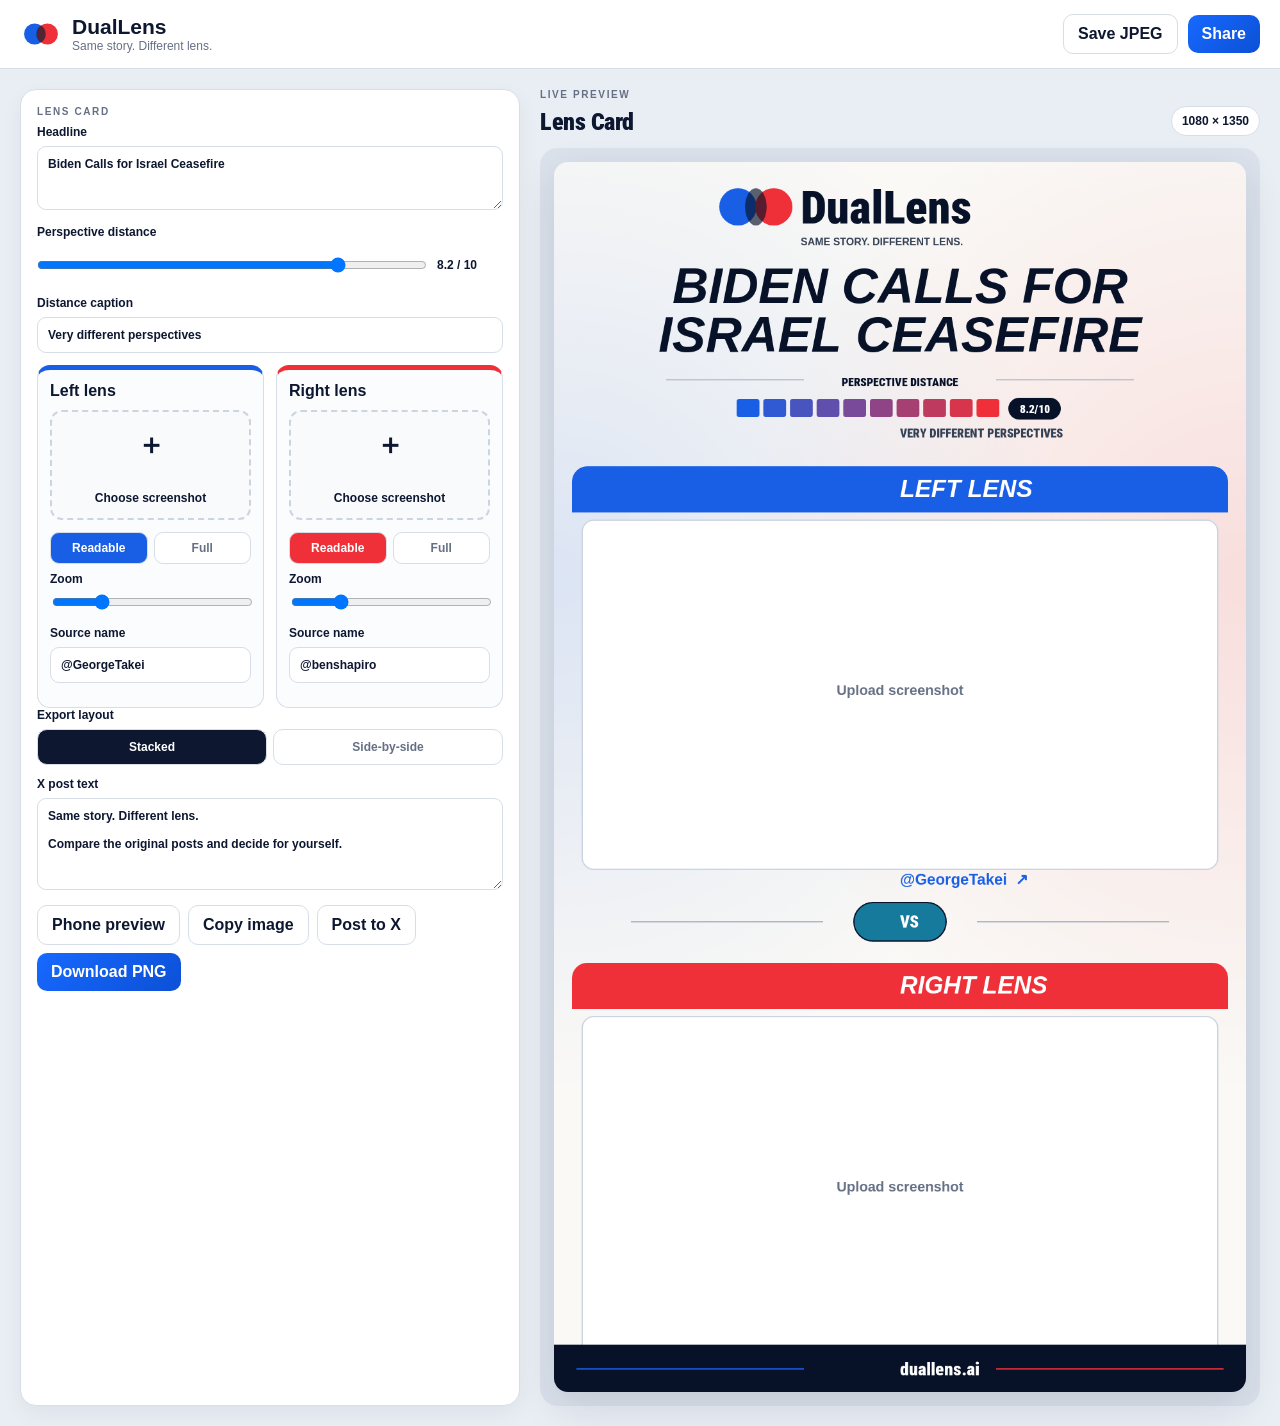
==== index.html @ 3f28ce8f "Add files via upload v5" ====
<!doctype html>
<html lang="en">
<head>
  <meta charset="utf-8">
  <meta name="viewport" content="width=device-width, initial-scale=1">
  <title>DualLens Studio 5.0</title>
  <link rel="stylesheet" href="duallens-v5.css?v=500">
</head>
<body>
<header class="topbar">
  <div class="brand-lockup">
    <svg class="logo-icon" viewBox="0 0 72 44" aria-hidden="true">
      <circle cx="25" cy="22" r="18" fill="#185fe6"/>
      <circle cx="47" cy="22" r="18" fill="#ef3038"/>
      <path d="M36 7a18 18 0 0 1 0 30a18 18 0 0 1 0-30Z" fill="#172033" opacity=".72"/>
    </svg>
    <div><div class="brand-name">DualLens</div><div class="tagline">Same story. Different lens.</div></div>
  </div>
  <div class="top-actions">
    <button id="saveJpegBtn" class="secondary">Save JPEG</button>
    <button id="shareBtn" class="primary">Share</button>
  </div>
</header>

<main class="app">
  <section class="controls panel">
    <p class="eyebrow">LENS CARD</p>
    <label>Headline<textarea id="headline" rows="3" maxlength="110">Biden Calls for Israel Ceasefire</textarea></label>

    <label>Perspective distance
      <div class="distance-control">
        <input id="distanceScore" type="range" min="1" max="10" step="0.1" value="8.2">
        <output id="distanceOutput">8.2 / 10</output>
      </div>
    </label>

    <label>Distance caption<input id="distanceCaption" value="Very different perspectives" maxlength="42"></label>



    <div class="upload-grid">
      <div class="upload-side left-side">
        <div class="side-title">Left lens</div>
        <label class="upload-card" for="leftImageInput"><span class="upload-icon">＋</span><span>Choose screenshot</span><input id="leftImageInput" type="file" accept="image/*"></label>
        <div class="image-mode-row" role="group" aria-label="Left image mode">
          <button id="leftReadableBtn" class="image-mode-btn active" type="button">Readable</button>
          <button id="leftFullBtn" class="image-mode-btn" type="button">Full</button>
        </div>
        <label class="zoom-label">Zoom
          <input id="leftZoom" type="range" min="1" max="1.8" step="0.02" value="1.18">
        </label>

        <label>Source name<input id="leftName" value="@GeorgeTakei"></label>
      </div>

      <div class="upload-side right-side">
        <div class="side-title">Right lens</div>
        <label class="upload-card" for="rightImageInput"><span class="upload-icon">＋</span><span>Choose screenshot</span><input id="rightImageInput" type="file" accept="image/*"></label>
        <div class="image-mode-row" role="group" aria-label="Right image mode">
          <button id="rightReadableBtn" class="image-mode-btn active" type="button">Readable</button>
          <button id="rightFullBtn" class="image-mode-btn" type="button">Full</button>
        </div>
        <label class="zoom-label">Zoom
          <input id="rightZoom" type="range" min="1" max="1.8" step="0.02" value="1.18">
        </label>

        <label>Source name<input id="rightName" value="@benshapiro"></label>
      </div>
    </div>

    
    <label>Export layout
      <div class="layout-switch" role="group" aria-label="Export layout">
        <button id="stackedLayoutBtn" class="layout-btn active" type="button">Stacked</button>
        <button id="sideLayoutBtn" class="layout-btn" type="button">Side-by-side</button>
      </div>
    </label>
<label>X post text<textarea id="postCopy" rows="5">Same story. Different lens.

Compare the original posts and decide for yourself.</textarea></label>

    <div class="action-row">
      <button id="previewBtn" class="secondary">Phone preview</button>
      <button id="copyImageBtn" class="secondary">Copy image</button>
      <button id="openXBtn" class="secondary">Post to X</button>
      <button id="downloadBtn" class="primary">Download PNG</button>
    </div>
    <p id="message" class="message"></p>
  </section>

  <section class="preview-wrap">
    <div class="preview-header"><div><p class="eyebrow">LIVE PREVIEW</p><h2>Lens Card</h2></div><span class="pill">1080 × 1350</span></div>
    <div class="canvas-shell"><canvas id="liveCanvas" width="1080" height="1350"></canvas></div>
  </section>
</main>

<dialog id="previewDialog">
  <div class="dialog-head"><h2>Phone preview</h2><button id="closePreviewBtn" class="secondary">Close</button></div>
  <div class="phone"><div class="post"><div class="avatar">D</div><div class="post-body"><div class="post-meta"><strong>DualLens</strong> <span>@DualLens · now</span></div><div id="phoneCopy" class="phone-copy"></div><img id="phoneImage" alt="DualLens preview"></div></div></div>
</dialog>

<script src="duallens-v5.js?v=500"></script>
</body>
</html>
---- duallens-v5.css ----
@import url('https://fonts.googleapis.com/css2?family=Roboto+Condensed:wght@700;800;900&display=swap');
*{box-sizing:border-box}:root{--blue:#185fe6;--red:#ef3038;--navy:#071229;--ink:#0d1730;--muted:#667085;--line:#d7dee8;--bg:#e9eef5}
body{margin:0;font-family:Inter,ui-sans-serif,-apple-system,BlinkMacSystemFont,"Segoe UI",Arial,sans-serif;background:var(--bg);color:var(--ink)}
.topbar{position:sticky;top:0;z-index:20;display:flex;justify-content:space-between;align-items:center;padding:14px 20px;background:#fff;border-bottom:1px solid var(--line)}
.brand-lockup,.top-actions{display:flex;align-items:center;gap:10px}.logo-icon{width:42px;height:28px}.brand-name{font-size:21px;font-weight:900}.tagline{font-size:12px;color:var(--muted)}
button,input,textarea{font:inherit}button{border-radius:10px;padding:10px 14px;font-weight:800;cursor:pointer}.primary{border:0;background:linear-gradient(135deg,#1769ff,#0c50d6);color:#fff}.secondary{background:#fff;border:1px solid var(--line);color:var(--ink)}
.app{display:grid;grid-template-columns:minmax(380px,500px) minmax(560px,1fr);gap:20px;max-width:1650px;margin:auto;padding:20px}.panel{background:#fff;border:1px solid var(--line);border-radius:16px;padding:16px;box-shadow:0 8px 22px rgba(15,23,42,.05)}
.eyebrow{font-size:10px;font-weight:900;letter-spacing:.16em;color:var(--muted);margin:0 0 8px}label{display:block;font-size:12px;font-weight:800;margin-bottom:12px}
input,textarea{width:100%;margin-top:7px;border:1px solid var(--line);border-radius:9px;padding:10px;background:#fff;color:var(--ink)}textarea{resize:vertical}
.distance-control{display:grid;grid-template-columns:1fr auto;align-items:center;gap:10px;margin-top:7px}.distance-control input{margin:0}.distance-control output{font-weight:900;min-width:66px}
.upload-grid{display:grid;grid-template-columns:1fr 1fr;gap:12px}.upload-side{border:1px solid var(--line);border-radius:13px;padding:12px;background:#fbfcfe}.left-side{border-top:5px solid var(--blue)}.right-side{border-top:5px solid var(--red)}
.side-title{font-weight:900;margin-bottom:10px}.upload-card{display:grid;place-items:center;min-height:110px;border:2px dashed #cbd5e1;border-radius:12px;background:#f8fafc;cursor:pointer;text-align:center}.upload-card input{display:none}.upload-icon{font-size:28px}
.action-row{display:flex;gap:8px;flex-wrap:wrap}.message{font-size:12px;color:var(--muted);min-height:18px}.preview-wrap{position:sticky;top:82px;align-self:start}.preview-header{display:flex;justify-content:space-between;align-items:flex-end;margin-bottom:12px}.preview-header h2{margin:0}.pill{padding:7px 10px;border:1px solid var(--line);border-radius:999px;background:#fff;font-size:12px;font-weight:800}
.canvas-shell{padding:14px;background:#d9e0ea;border-radius:18px}.canvas-shell canvas{display:block;width:100%;height:auto;border-radius:14px;box-shadow:0 14px 40px rgba(15,23,42,.12)}
.source-links{display:grid;grid-template-columns:1fr 1fr;gap:10px;margin-top:10px}.source-links a{display:block;text-align:center;padding:10px;border:1px solid var(--line);border-radius:10px;background:#fff;color:var(--ink);font-weight:800;text-decoration:none}
dialog{width:min(720px,92vw);border:0;border-radius:16px;padding:18px}dialog::backdrop{background:rgba(0,0,0,.55)}.dialog-head{display:flex;justify-content:space-between;align-items:center}.phone{width:min(420px,100%);margin:18px auto;border:10px solid var(--ink);border-radius:34px;padding:16px}.post{display:flex;gap:10px}.avatar{display:grid;place-items:center;width:38px;height:38px;border-radius:50%;background:var(--ink);color:#fff;font-weight:900}.post-body{flex:1;min-width:0}.post-meta{font-size:13px}.post-meta span{color:var(--muted)}.phone-copy{white-space:pre-wrap;font-size:14px;line-height:1.4;margin:7px 0 10px}.post-body img{width:100%;border:1px solid var(--line);border-radius:13px}
@media(max-width:900px){.app{grid-template-columns:1fr;padding:10px}.preview-wrap{order:-1;position:static}.upload-grid{grid-template-columns:1fr}.topbar{align-items:flex-start}.action-row button{flex:1}.top-actions button{padding:9px 11px;font-size:12px}}

.match-weight{
  display:grid;
  grid-template-columns:repeat(4,1fr);
  gap:0;
  margin-top:7px;
  border:1px solid var(--line);
  border-radius:10px;
  overflow:hidden;
}
.match-btn{
  border:0;
  border-radius:0;
  padding:9px 6px;
  background:#fff;
  color:var(--muted);
  border-right:1px solid var(--line);
}
.match-btn:last-child{border-right:0}
.match-btn.active{
  background:#ffd627;
  color:#111827;
}
.photo-save-dialog{
  width:min(720px,96vw);
}
.photo-save-dialog img{
  display:block;
  width:100%;
  height:auto;
  border-radius:14px;
}
.photo-save-note{
  margin:0 0 12px;
  font-size:14px;
  color:var(--muted);
}

.preview-header h2{font-family:"Roboto Condensed","Arial Narrow",Arial,sans-serif;font-weight:900;letter-spacing:-.02em;}

/* 4.4 — backsplash + header optical centering only */
.canvas-shell{
  background:#dbe2ec;
}

.image-mode-row{display:grid;grid-template-columns:1fr 1fr;gap:6px;margin:8px 0}
.image-mode-btn{border:1px solid var(--line);background:#fff;color:var(--muted);padding:8px 10px;border-radius:9px;font-size:12px}
.image-mode-btn.active{background:var(--ink);color:#fff}
.left-side .image-mode-btn.active{background:var(--blue)}
.right-side .image-mode-btn.active{background:var(--red)}
.zoom-label{margin-bottom:12px}
.zoom-label input[type="range"]{padding:0}

.layout-switch{display:grid;grid-template-columns:1fr 1fr;gap:6px;margin-top:7px}
.layout-btn{border:1px solid var(--line);background:#fff;color:var(--muted)}
.layout-btn.active{background:var(--ink);color:#fff}
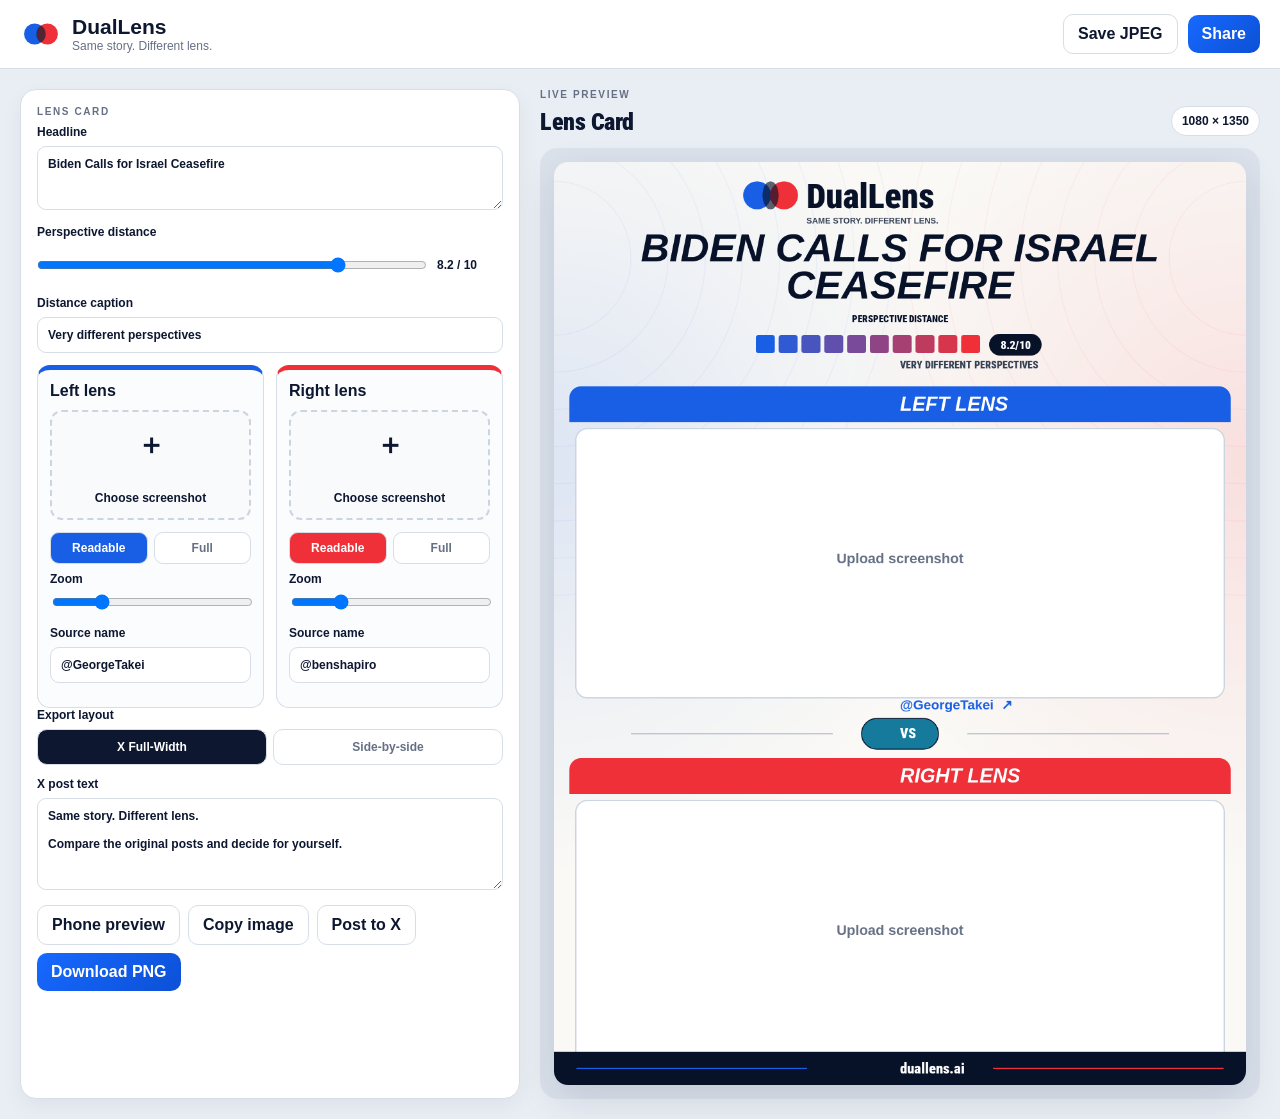
==== commit d0b9dcfd: "Add files via upload v5.1" ====
--- a/index.html
+++ b/index.html
@@ -3,8 +3,8 @@
 <head>
   <meta charset="utf-8">
   <meta name="viewport" content="width=device-width, initial-scale=1">
-  <title>DualLens Studio 5.0</title>
-  <link rel="stylesheet" href="duallens-v5.css?v=500">
+  <title>DualLens Studio 5.1</title>
+  <link rel="stylesheet" href="duallens-v5-1.css?v=510">
 </head>
 <body>
 <header class="topbar">
@@ -71,7 +71,7 @@
     
     <label>Export layout
       <div class="layout-switch" role="group" aria-label="Export layout">
-        <button id="stackedLayoutBtn" class="layout-btn active" type="button">Stacked</button>
+        <button id="stackedLayoutBtn" class="layout-btn active" type="button">X Full-Width</button>
         <button id="sideLayoutBtn" class="layout-btn" type="button">Side-by-side</button>
       </div>
     </label>
@@ -99,6 +99,6 @@
   <div class="phone"><div class="post"><div class="avatar">D</div><div class="post-body"><div class="post-meta"><strong>DualLens</strong> <span>@DualLens · now</span></div><div id="phoneCopy" class="phone-copy"></div><img id="phoneImage" alt="DualLens preview"></div></div></div>
 </dialog>
 
-<script src="duallens-v5.js?v=500"></script>
+<script src="duallens-v5-1.js?v=510"></script>
 </body>
 </html>
--- a/duallens-v5-1.css
+++ b/duallens-v5-1.css
@@ -0,0 +1,78 @@
+@import url('https://fonts.googleapis.com/css2?family=Roboto+Condensed:wght@700;800;900&display=swap');
+*{box-sizing:border-box}:root{--blue:#185fe6;--red:#ef3038;--navy:#071229;--ink:#0d1730;--muted:#667085;--line:#d7dee8;--bg:#e9eef5}
+body{margin:0;font-family:Inter,ui-sans-serif,-apple-system,BlinkMacSystemFont,"Segoe UI",Arial,sans-serif;background:var(--bg);color:var(--ink)}
+.topbar{position:sticky;top:0;z-index:20;display:flex;justify-content:space-between;align-items:center;padding:14px 20px;background:#fff;border-bottom:1px solid var(--line)}
+.brand-lockup,.top-actions{display:flex;align-items:center;gap:10px}.logo-icon{width:42px;height:28px}.brand-name{font-size:21px;font-weight:900}.tagline{font-size:12px;color:var(--muted)}
+button,input,textarea{font:inherit}button{border-radius:10px;padding:10px 14px;font-weight:800;cursor:pointer}.primary{border:0;background:linear-gradient(135deg,#1769ff,#0c50d6);color:#fff}.secondary{background:#fff;border:1px solid var(--line);color:var(--ink)}
+.app{display:grid;grid-template-columns:minmax(380px,500px) minmax(560px,1fr);gap:20px;max-width:1650px;margin:auto;padding:20px}.panel{background:#fff;border:1px solid var(--line);border-radius:16px;padding:16px;box-shadow:0 8px 22px rgba(15,23,42,.05)}
+.eyebrow{font-size:10px;font-weight:900;letter-spacing:.16em;color:var(--muted);margin:0 0 8px}label{display:block;font-size:12px;font-weight:800;margin-bottom:12px}
+input,textarea{width:100%;margin-top:7px;border:1px solid var(--line);border-radius:9px;padding:10px;background:#fff;color:var(--ink)}textarea{resize:vertical}
+.distance-control{display:grid;grid-template-columns:1fr auto;align-items:center;gap:10px;margin-top:7px}.distance-control input{margin:0}.distance-control output{font-weight:900;min-width:66px}
+.upload-grid{display:grid;grid-template-columns:1fr 1fr;gap:12px}.upload-side{border:1px solid var(--line);border-radius:13px;padding:12px;background:#fbfcfe}.left-side{border-top:5px solid var(--blue)}.right-side{border-top:5px solid var(--red)}
+.side-title{font-weight:900;margin-bottom:10px}.upload-card{display:grid;place-items:center;min-height:110px;border:2px dashed #cbd5e1;border-radius:12px;background:#f8fafc;cursor:pointer;text-align:center}.upload-card input{display:none}.upload-icon{font-size:28px}
+.action-row{display:flex;gap:8px;flex-wrap:wrap}.message{font-size:12px;color:var(--muted);min-height:18px}.preview-wrap{position:sticky;top:82px;align-self:start}.preview-header{display:flex;justify-content:space-between;align-items:flex-end;margin-bottom:12px}.preview-header h2{margin:0}.pill{padding:7px 10px;border:1px solid var(--line);border-radius:999px;background:#fff;font-size:12px;font-weight:800}
+.canvas-shell{padding:14px;background:#d9e0ea;border-radius:18px}.canvas-shell canvas{display:block;width:100%;height:auto;border-radius:14px;box-shadow:0 14px 40px rgba(15,23,42,.12)}
+.source-links{display:grid;grid-template-columns:1fr 1fr;gap:10px;margin-top:10px}.source-links a{display:block;text-align:center;padding:10px;border:1px solid var(--line);border-radius:10px;background:#fff;color:var(--ink);font-weight:800;text-decoration:none}
+dialog{width:min(720px,92vw);border:0;border-radius:16px;padding:18px}dialog::backdrop{background:rgba(0,0,0,.55)}.dialog-head{display:flex;justify-content:space-between;align-items:center}.phone{width:min(420px,100%);margin:18px auto;border:10px solid var(--ink);border-radius:34px;padding:16px}.post{display:flex;gap:10px}.avatar{display:grid;place-items:center;width:38px;height:38px;border-radius:50%;background:var(--ink);color:#fff;font-weight:900}.post-body{flex:1;min-width:0}.post-meta{font-size:13px}.post-meta span{color:var(--muted)}.phone-copy{white-space:pre-wrap;font-size:14px;line-height:1.4;margin:7px 0 10px}.post-body img{width:100%;border:1px solid var(--line);border-radius:13px}
+@media(max-width:900px){.app{grid-template-columns:1fr;padding:10px}.preview-wrap{order:-1;position:static}.upload-grid{grid-template-columns:1fr}.topbar{align-items:flex-start}.action-row button{flex:1}.top-actions button{padding:9px 11px;font-size:12px}}
+
+.match-weight{
+  display:grid;
+  grid-template-columns:repeat(4,1fr);
+  gap:0;
+  margin-top:7px;
+  border:1px solid var(--line);
+  border-radius:10px;
+  overflow:hidden;
+}
+.match-btn{
+  border:0;
+  border-radius:0;
+  padding:9px 6px;
+  background:#fff;
+  color:var(--muted);
+  border-right:1px solid var(--line);
+}
+.match-btn:last-child{border-right:0}
+.match-btn.active{
+  background:#ffd627;
+  color:#111827;
+}
+.photo-save-dialog{
+  width:min(720px,96vw);
+}
+.photo-save-dialog img{
+  display:block;
+  width:100%;
+  height:auto;
+  border-radius:14px;
+}
+.photo-save-note{
+  margin:0 0 12px;
+  font-size:14px;
+  color:var(--muted);
+}
+
+.preview-header h2{font-family:"Roboto Condensed","Arial Narrow",Arial,sans-serif;font-weight:900;letter-spacing:-.02em;}
+
+/* 4.4 — backsplash + header optical centering only */
+.canvas-shell{
+  background:#dbe2ec;
+}
+
+.image-mode-row{display:grid;grid-template-columns:1fr 1fr;gap:6px;margin:8px 0}
+.image-mode-btn{border:1px solid var(--line);background:#fff;color:var(--muted);padding:8px 10px;border-radius:9px;font-size:12px}
+.image-mode-btn.active{background:var(--ink);color:#fff}
+.left-side .image-mode-btn.active{background:var(--blue)}
+.right-side .image-mode-btn.active{background:var(--red)}
+.zoom-label{margin-bottom:12px}
+.zoom-label input[type="range"]{padding:0}
+
+.layout-switch{display:grid;grid-template-columns:1fr 1fr;gap:6px;margin-top:7px}
+.layout-btn{border:1px solid var(--line);background:#fff;color:var(--muted)}
+.layout-btn.active{background:var(--ink);color:#fff}
+
+/* 5.1 — X full-width export */
+.layout-btn.active{
+  font-weight:900;
+}
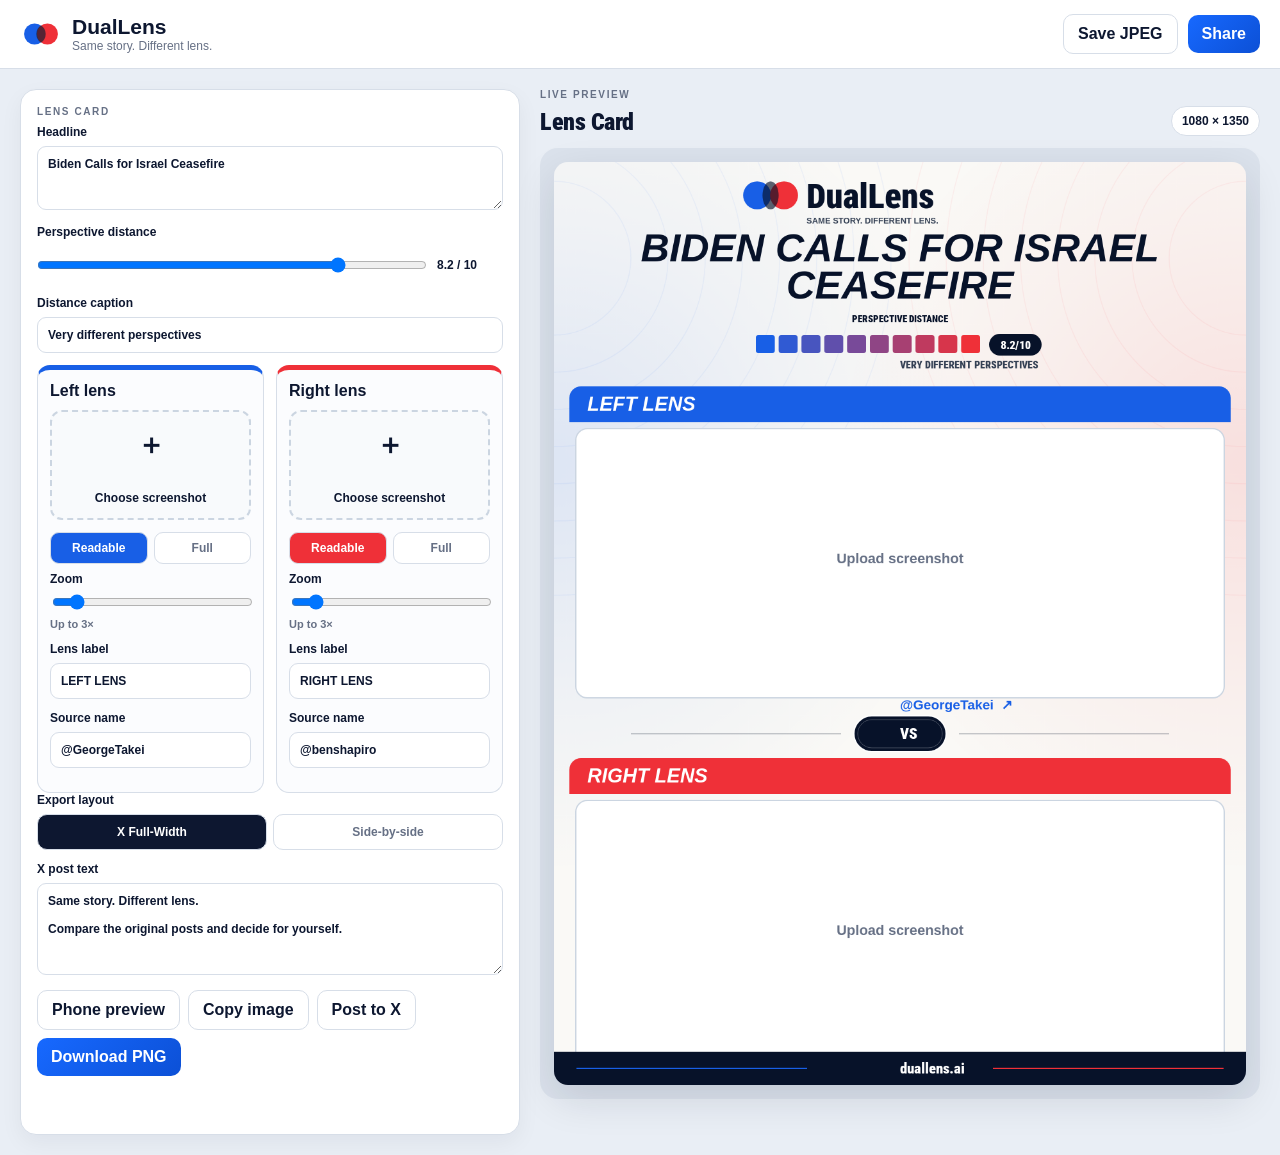
==== commit c435f5f1: "Add files via upload v5.4" ====
--- a/index.html
+++ b/index.html
@@ -3,8 +3,8 @@
 <head>
   <meta charset="utf-8">
   <meta name="viewport" content="width=device-width, initial-scale=1">
-  <title>DualLens Studio 5.1</title>
-  <link rel="stylesheet" href="duallens-v5-1.css?v=510">
+  <title>DualLens Studio 5.4</title>
+  <link rel="stylesheet" href="duallens-v5-4.css?v=540">
 </head>
 <body>
 <header class="topbar">
@@ -47,9 +47,10 @@
           <button id="leftFullBtn" class="image-mode-btn" type="button">Full</button>
         </div>
         <label class="zoom-label">Zoom
-          <input id="leftZoom" type="range" min="1" max="1.8" step="0.02" value="1.18">
+          <input id="leftZoom" type="range" min="1" max="3" step="0.02" value="1.18">
         </label>
 
+        <label>Lens label<input id="leftLabel" value="LEFT LENS" maxlength="24"></label>
         <label>Source name<input id="leftName" value="@GeorgeTakei"></label>
       </div>
 
@@ -61,9 +62,10 @@
           <button id="rightFullBtn" class="image-mode-btn" type="button">Full</button>
         </div>
         <label class="zoom-label">Zoom
-          <input id="rightZoom" type="range" min="1" max="1.8" step="0.02" value="1.18">
+          <input id="rightZoom" type="range" min="1" max="3" step="0.02" value="1.18">
         </label>
 
+        <label>Lens label<input id="rightLabel" value="RIGHT LENS" maxlength="24"></label>
         <label>Source name<input id="rightName" value="@benshapiro"></label>
       </div>
     </div>
@@ -99,6 +101,6 @@
   <div class="phone"><div class="post"><div class="avatar">D</div><div class="post-body"><div class="post-meta"><strong>DualLens</strong> <span>@DualLens · now</span></div><div id="phoneCopy" class="phone-copy"></div><img id="phoneImage" alt="DualLens preview"></div></div></div>
 </dialog>
 
-<script src="duallens-v5-1.js?v=510"></script>
+<script src="duallens-v5-4.js?v=540"></script>
 </body>
 </html>
--- a/duallens-v5-4.css
+++ b/duallens-v5-4.css
@@ -0,0 +1,88 @@
+@import url('https://fonts.googleapis.com/css2?family=Roboto+Condensed:wght@700;800;900&display=swap');
+*{box-sizing:border-box}:root{--blue:#185fe6;--red:#ef3038;--navy:#071229;--ink:#0d1730;--muted:#667085;--line:#d7dee8;--bg:#e9eef5}
+body{margin:0;font-family:Inter,ui-sans-serif,-apple-system,BlinkMacSystemFont,"Segoe UI",Arial,sans-serif;background:var(--bg);color:var(--ink)}
+.topbar{position:sticky;top:0;z-index:20;display:flex;justify-content:space-between;align-items:center;padding:14px 20px;background:#fff;border-bottom:1px solid var(--line)}
+.brand-lockup,.top-actions{display:flex;align-items:center;gap:10px}.logo-icon{width:42px;height:28px}.brand-name{font-size:21px;font-weight:900}.tagline{font-size:12px;color:var(--muted)}
+button,input,textarea{font:inherit}button{border-radius:10px;padding:10px 14px;font-weight:800;cursor:pointer}.primary{border:0;background:linear-gradient(135deg,#1769ff,#0c50d6);color:#fff}.secondary{background:#fff;border:1px solid var(--line);color:var(--ink)}
+.app{display:grid;grid-template-columns:minmax(380px,500px) minmax(560px,1fr);gap:20px;max-width:1650px;margin:auto;padding:20px}.panel{background:#fff;border:1px solid var(--line);border-radius:16px;padding:16px;box-shadow:0 8px 22px rgba(15,23,42,.05)}
+.eyebrow{font-size:10px;font-weight:900;letter-spacing:.16em;color:var(--muted);margin:0 0 8px}label{display:block;font-size:12px;font-weight:800;margin-bottom:12px}
+input,textarea{width:100%;margin-top:7px;border:1px solid var(--line);border-radius:9px;padding:10px;background:#fff;color:var(--ink)}textarea{resize:vertical}
+.distance-control{display:grid;grid-template-columns:1fr auto;align-items:center;gap:10px;margin-top:7px}.distance-control input{margin:0}.distance-control output{font-weight:900;min-width:66px}
+.upload-grid{display:grid;grid-template-columns:1fr 1fr;gap:12px}.upload-side{border:1px solid var(--line);border-radius:13px;padding:12px;background:#fbfcfe}.left-side{border-top:5px solid var(--blue)}.right-side{border-top:5px solid var(--red)}
+.side-title{font-weight:900;margin-bottom:10px}.upload-card{display:grid;place-items:center;min-height:110px;border:2px dashed #cbd5e1;border-radius:12px;background:#f8fafc;cursor:pointer;text-align:center}.upload-card input{display:none}.upload-icon{font-size:28px}
+.action-row{display:flex;gap:8px;flex-wrap:wrap}.message{font-size:12px;color:var(--muted);min-height:18px}.preview-wrap{position:sticky;top:82px;align-self:start}.preview-header{display:flex;justify-content:space-between;align-items:flex-end;margin-bottom:12px}.preview-header h2{margin:0}.pill{padding:7px 10px;border:1px solid var(--line);border-radius:999px;background:#fff;font-size:12px;font-weight:800}
+.canvas-shell{padding:14px;background:#d9e0ea;border-radius:18px}.canvas-shell canvas{display:block;width:100%;height:auto;border-radius:14px;box-shadow:0 14px 40px rgba(15,23,42,.12)}
+.source-links{display:grid;grid-template-columns:1fr 1fr;gap:10px;margin-top:10px}.source-links a{display:block;text-align:center;padding:10px;border:1px solid var(--line);border-radius:10px;background:#fff;color:var(--ink);font-weight:800;text-decoration:none}
+dialog{width:min(720px,92vw);border:0;border-radius:16px;padding:18px}dialog::backdrop{background:rgba(0,0,0,.55)}.dialog-head{display:flex;justify-content:space-between;align-items:center}.phone{width:min(420px,100%);margin:18px auto;border:10px solid var(--ink);border-radius:34px;padding:16px}.post{display:flex;gap:10px}.avatar{display:grid;place-items:center;width:38px;height:38px;border-radius:50%;background:var(--ink);color:#fff;font-weight:900}.post-body{flex:1;min-width:0}.post-meta{font-size:13px}.post-meta span{color:var(--muted)}.phone-copy{white-space:pre-wrap;font-size:14px;line-height:1.4;margin:7px 0 10px}.post-body img{width:100%;border:1px solid var(--line);border-radius:13px}
+@media(max-width:900px){.app{grid-template-columns:1fr;padding:10px}.preview-wrap{order:-1;position:static}.upload-grid{grid-template-columns:1fr}.topbar{align-items:flex-start}.action-row button{flex:1}.top-actions button{padding:9px 11px;font-size:12px}}
+
+.match-weight{
+  display:grid;
+  grid-template-columns:repeat(4,1fr);
+  gap:0;
+  margin-top:7px;
+  border:1px solid var(--line);
+  border-radius:10px;
+  overflow:hidden;
+}
+.match-btn{
+  border:0;
+  border-radius:0;
+  padding:9px 6px;
+  background:#fff;
+  color:var(--muted);
+  border-right:1px solid var(--line);
+}
+.match-btn:last-child{border-right:0}
+.match-btn.active{
+  background:#ffd627;
+  color:#111827;
+}
+.photo-save-dialog{
+  width:min(720px,96vw);
+}
+.photo-save-dialog img{
+  display:block;
+  width:100%;
+  height:auto;
+  border-radius:14px;
+}
+.photo-save-note{
+  margin:0 0 12px;
+  font-size:14px;
+  color:var(--muted);
+}
+
+.preview-header h2{font-family:"Roboto Condensed","Arial Narrow",Arial,sans-serif;font-weight:900;letter-spacing:-.02em;}
+
+/* 4.4 — backsplash + header optical centering only */
+.canvas-shell{
+  background:#dbe2ec;
+}
+
+.image-mode-row{display:grid;grid-template-columns:1fr 1fr;gap:6px;margin:8px 0}
+.image-mode-btn{border:1px solid var(--line);background:#fff;color:var(--muted);padding:8px 10px;border-radius:9px;font-size:12px}
+.image-mode-btn.active{background:var(--ink);color:#fff}
+.left-side .image-mode-btn.active{background:var(--blue)}
+.right-side .image-mode-btn.active{background:var(--red)}
+.zoom-label{margin-bottom:12px}
+.zoom-label input[type="range"]{padding:0}
+
+.layout-switch{display:grid;grid-template-columns:1fr 1fr;gap:6px;margin-top:7px}
+.layout-btn{border:1px solid var(--line);background:#fff;color:var(--muted)}
+.layout-btn.active{background:var(--ink);color:#fff}
+
+/* 5.1 — X full-width export */
+.layout-btn.active{
+  font-weight:900;
+}
+
+/* 5.4 finishing touches */
+.zoom-label::after{
+  content:"Up to 3×";
+  display:block;
+  margin-top:4px;
+  font-size:11px;
+  font-weight:700;
+  color:var(--muted);
+}
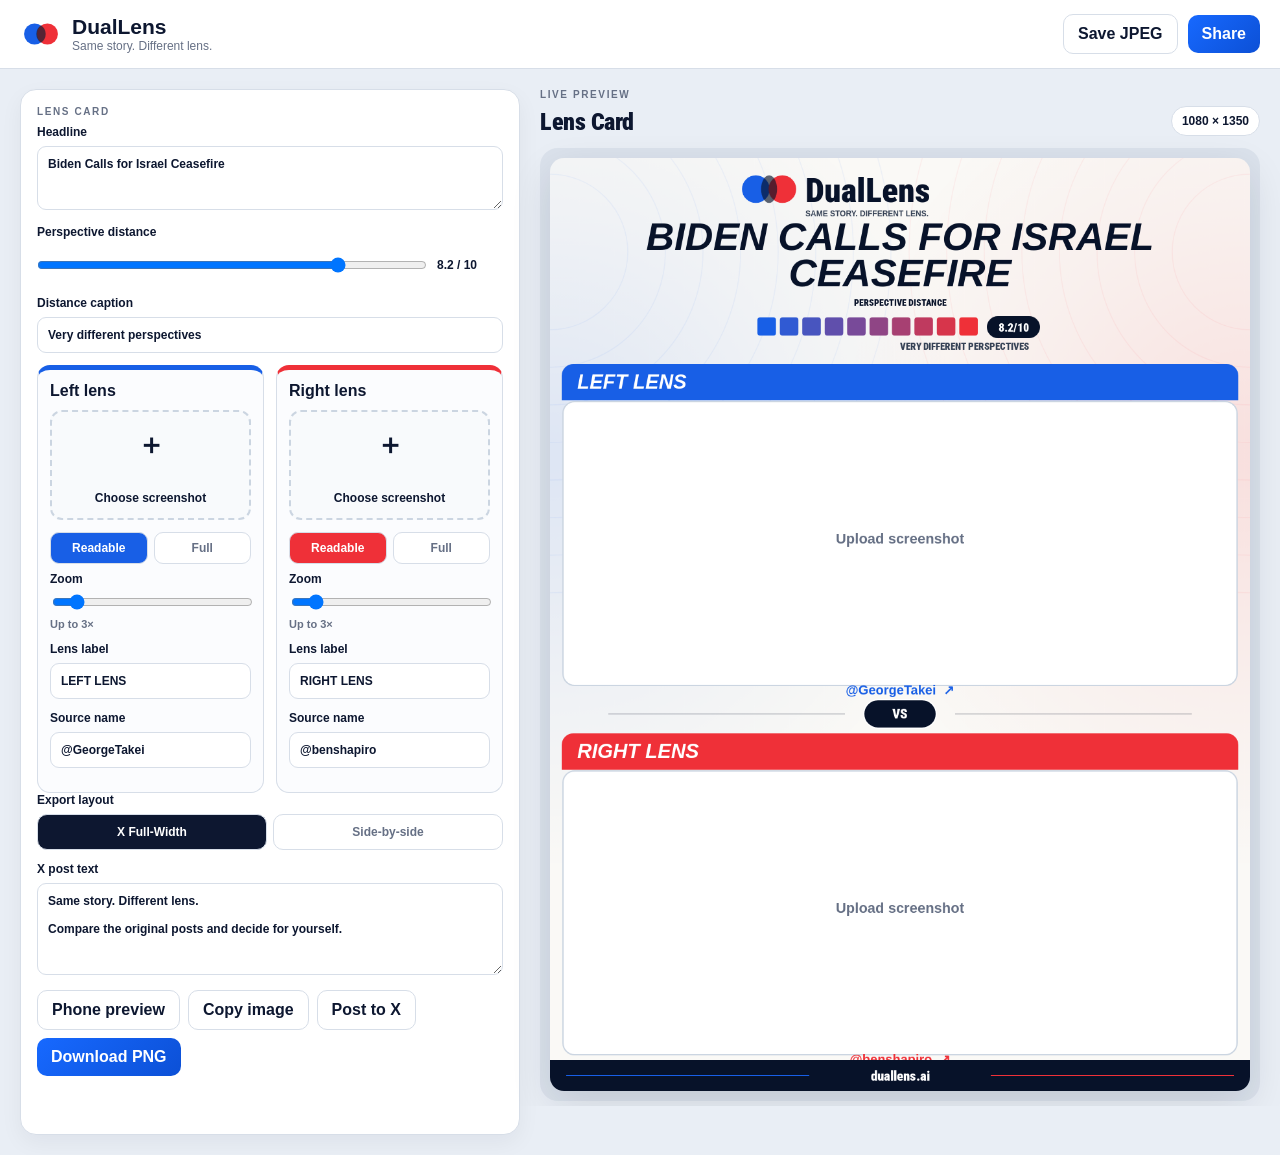
==== commit 132ca4f0: "Add files via upload 5.5" ====
--- a/index.html
+++ b/index.html
@@ -3,8 +3,8 @@
 <head>
   <meta charset="utf-8">
   <meta name="viewport" content="width=device-width, initial-scale=1">
-  <title>DualLens Studio 5.4</title>
-  <link rel="stylesheet" href="duallens-v5-4.css?v=540">
+  <title>DualLens Studio 5.5</title>
+  <link rel="stylesheet" href="duallens-v5-5.css?v=550">
 </head>
 <body>
 <header class="topbar">
@@ -101,6 +101,6 @@
   <div class="phone"><div class="post"><div class="avatar">D</div><div class="post-body"><div class="post-meta"><strong>DualLens</strong> <span>@DualLens · now</span></div><div id="phoneCopy" class="phone-copy"></div><img id="phoneImage" alt="DualLens preview"></div></div></div>
 </dialog>
 
-<script src="duallens-v5-4.js?v=540"></script>
+<script src="duallens-v5-5.js?v=550"></script>
 </body>
 </html>
--- a/duallens-v5-5.css
+++ b/duallens-v5-5.css
@@ -0,0 +1,93 @@
+@import url('https://fonts.googleapis.com/css2?family=Roboto+Condensed:wght@700;800;900&display=swap');
+*{box-sizing:border-box}:root{--blue:#185fe6;--red:#ef3038;--navy:#071229;--ink:#0d1730;--muted:#667085;--line:#d7dee8;--bg:#e9eef5}
+body{margin:0;font-family:Inter,ui-sans-serif,-apple-system,BlinkMacSystemFont,"Segoe UI",Arial,sans-serif;background:var(--bg);color:var(--ink)}
+.topbar{position:sticky;top:0;z-index:20;display:flex;justify-content:space-between;align-items:center;padding:14px 20px;background:#fff;border-bottom:1px solid var(--line)}
+.brand-lockup,.top-actions{display:flex;align-items:center;gap:10px}.logo-icon{width:42px;height:28px}.brand-name{font-size:21px;font-weight:900}.tagline{font-size:12px;color:var(--muted)}
+button,input,textarea{font:inherit}button{border-radius:10px;padding:10px 14px;font-weight:800;cursor:pointer}.primary{border:0;background:linear-gradient(135deg,#1769ff,#0c50d6);color:#fff}.secondary{background:#fff;border:1px solid var(--line);color:var(--ink)}
+.app{display:grid;grid-template-columns:minmax(380px,500px) minmax(560px,1fr);gap:20px;max-width:1650px;margin:auto;padding:20px}.panel{background:#fff;border:1px solid var(--line);border-radius:16px;padding:16px;box-shadow:0 8px 22px rgba(15,23,42,.05)}
+.eyebrow{font-size:10px;font-weight:900;letter-spacing:.16em;color:var(--muted);margin:0 0 8px}label{display:block;font-size:12px;font-weight:800;margin-bottom:12px}
+input,textarea{width:100%;margin-top:7px;border:1px solid var(--line);border-radius:9px;padding:10px;background:#fff;color:var(--ink)}textarea{resize:vertical}
+.distance-control{display:grid;grid-template-columns:1fr auto;align-items:center;gap:10px;margin-top:7px}.distance-control input{margin:0}.distance-control output{font-weight:900;min-width:66px}
+.upload-grid{display:grid;grid-template-columns:1fr 1fr;gap:12px}.upload-side{border:1px solid var(--line);border-radius:13px;padding:12px;background:#fbfcfe}.left-side{border-top:5px solid var(--blue)}.right-side{border-top:5px solid var(--red)}
+.side-title{font-weight:900;margin-bottom:10px}.upload-card{display:grid;place-items:center;min-height:110px;border:2px dashed #cbd5e1;border-radius:12px;background:#f8fafc;cursor:pointer;text-align:center}.upload-card input{display:none}.upload-icon{font-size:28px}
+.action-row{display:flex;gap:8px;flex-wrap:wrap}.message{font-size:12px;color:var(--muted);min-height:18px}.preview-wrap{position:sticky;top:82px;align-self:start}.preview-header{display:flex;justify-content:space-between;align-items:flex-end;margin-bottom:12px}.preview-header h2{margin:0}.pill{padding:7px 10px;border:1px solid var(--line);border-radius:999px;background:#fff;font-size:12px;font-weight:800}
+.canvas-shell{padding:14px;background:#d9e0ea;border-radius:18px}.canvas-shell canvas{display:block;width:100%;height:auto;border-radius:14px;box-shadow:0 14px 40px rgba(15,23,42,.12)}
+.source-links{display:grid;grid-template-columns:1fr 1fr;gap:10px;margin-top:10px}.source-links a{display:block;text-align:center;padding:10px;border:1px solid var(--line);border-radius:10px;background:#fff;color:var(--ink);font-weight:800;text-decoration:none}
+dialog{width:min(720px,92vw);border:0;border-radius:16px;padding:18px}dialog::backdrop{background:rgba(0,0,0,.55)}.dialog-head{display:flex;justify-content:space-between;align-items:center}.phone{width:min(420px,100%);margin:18px auto;border:10px solid var(--ink);border-radius:34px;padding:16px}.post{display:flex;gap:10px}.avatar{display:grid;place-items:center;width:38px;height:38px;border-radius:50%;background:var(--ink);color:#fff;font-weight:900}.post-body{flex:1;min-width:0}.post-meta{font-size:13px}.post-meta span{color:var(--muted)}.phone-copy{white-space:pre-wrap;font-size:14px;line-height:1.4;margin:7px 0 10px}.post-body img{width:100%;border:1px solid var(--line);border-radius:13px}
+@media(max-width:900px){.app{grid-template-columns:1fr;padding:10px}.preview-wrap{order:-1;position:static}.upload-grid{grid-template-columns:1fr}.topbar{align-items:flex-start}.action-row button{flex:1}.top-actions button{padding:9px 11px;font-size:12px}}
+
+.match-weight{
+  display:grid;
+  grid-template-columns:repeat(4,1fr);
+  gap:0;
+  margin-top:7px;
+  border:1px solid var(--line);
+  border-radius:10px;
+  overflow:hidden;
+}
+.match-btn{
+  border:0;
+  border-radius:0;
+  padding:9px 6px;
+  background:#fff;
+  color:var(--muted);
+  border-right:1px solid var(--line);
+}
+.match-btn:last-child{border-right:0}
+.match-btn.active{
+  background:#ffd627;
+  color:#111827;
+}
+.photo-save-dialog{
+  width:min(720px,96vw);
+}
+.photo-save-dialog img{
+  display:block;
+  width:100%;
+  height:auto;
+  border-radius:14px;
+}
+.photo-save-note{
+  margin:0 0 12px;
+  font-size:14px;
+  color:var(--muted);
+}
+
+.preview-header h2{font-family:"Roboto Condensed","Arial Narrow",Arial,sans-serif;font-weight:900;letter-spacing:-.02em;}
+
+/* 4.4 — backsplash + header optical centering only */
+.canvas-shell{
+  background:#dbe2ec;
+}
+
+.image-mode-row{display:grid;grid-template-columns:1fr 1fr;gap:6px;margin:8px 0}
+.image-mode-btn{border:1px solid var(--line);background:#fff;color:var(--muted);padding:8px 10px;border-radius:9px;font-size:12px}
+.image-mode-btn.active{background:var(--ink);color:#fff}
+.left-side .image-mode-btn.active{background:var(--blue)}
+.right-side .image-mode-btn.active{background:var(--red)}
+.zoom-label{margin-bottom:12px}
+.zoom-label input[type="range"]{padding:0}
+
+.layout-switch{display:grid;grid-template-columns:1fr 1fr;gap:6px;margin-top:7px}
+.layout-btn{border:1px solid var(--line);background:#fff;color:var(--muted)}
+.layout-btn.active{background:var(--ink);color:#fff}
+
+/* 5.1 — X full-width export */
+.layout-btn.active{
+  font-weight:900;
+}
+
+/* 5.4 finishing touches */
+.zoom-label::after{
+  content:"Up to 3×";
+  display:block;
+  margin-top:4px;
+  font-size:11px;
+  font-weight:700;
+  color:var(--muted);
+}
+
+/* 5.5 final layout polish */
+.canvas-shell{
+  padding:10px;
+}
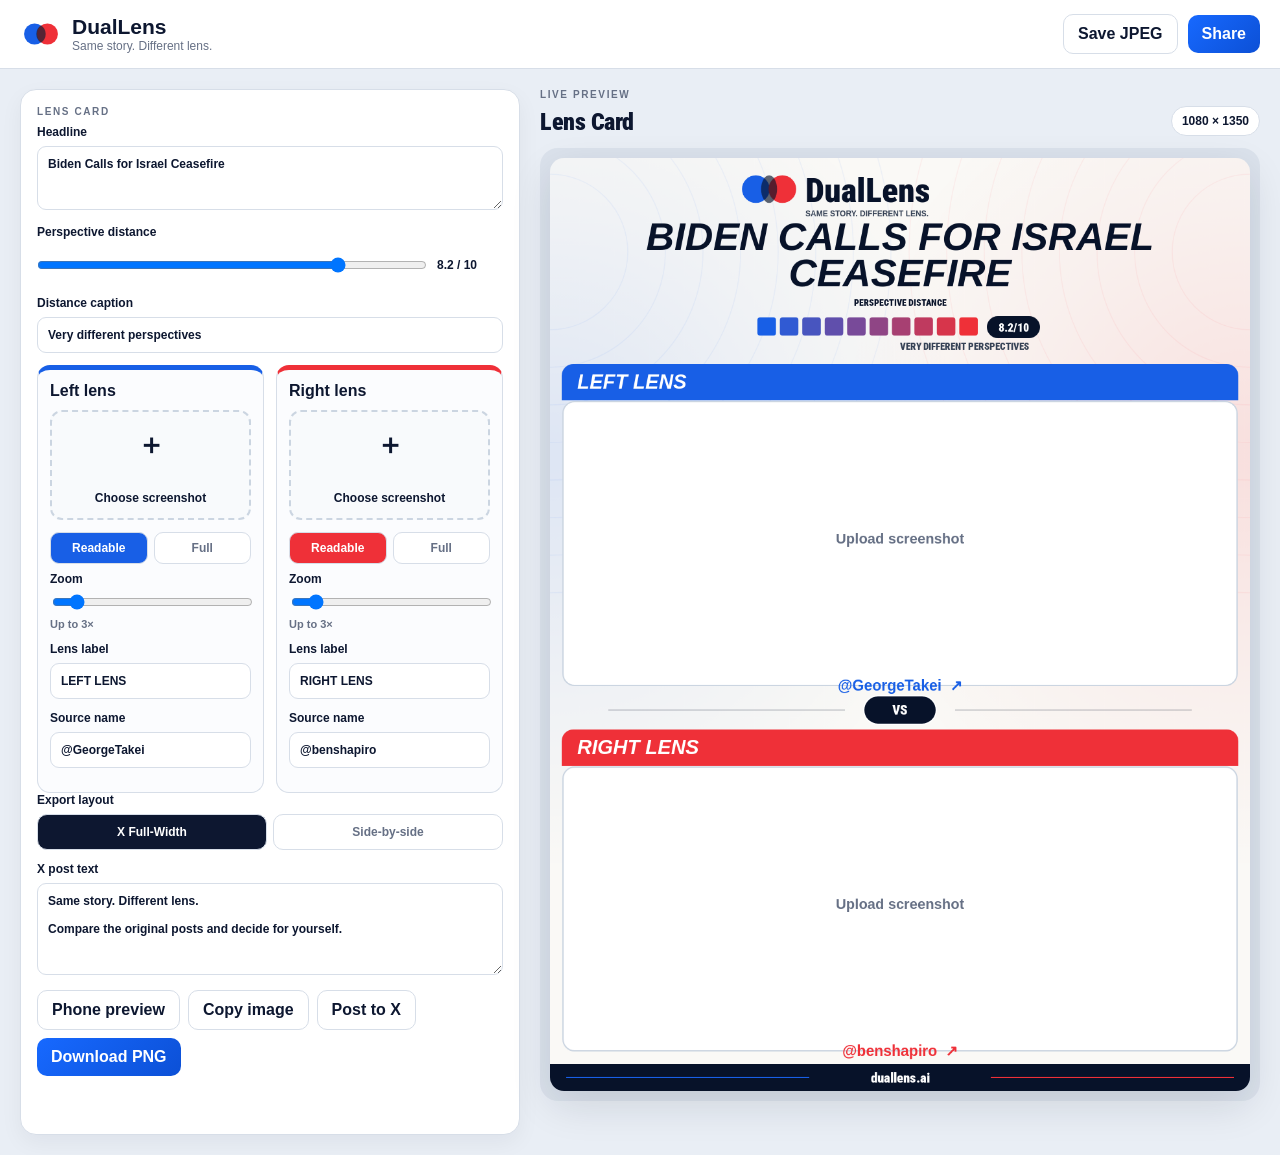
==== commit f422649e: "Add files via upload v5-6" ====
--- a/index.html
+++ b/index.html
@@ -3,8 +3,8 @@
 <head>
   <meta charset="utf-8">
   <meta name="viewport" content="width=device-width, initial-scale=1">
-  <title>DualLens Studio 5.5</title>
-  <link rel="stylesheet" href="duallens-v5-5.css?v=550">
+  <title>DualLens Studio 5.6</title>
+  <link rel="stylesheet" href="duallens-v5-6.css?v=560">
 </head>
 <body>
 <header class="topbar">
@@ -101,6 +101,6 @@
   <div class="phone"><div class="post"><div class="avatar">D</div><div class="post-body"><div class="post-meta"><strong>DualLens</strong> <span>@DualLens · now</span></div><div id="phoneCopy" class="phone-copy"></div><img id="phoneImage" alt="DualLens preview"></div></div></div>
 </dialog>
 
-<script src="duallens-v5-5.js?v=550"></script>
+<script src="duallens-v5-6.js?v=560"></script>
 </body>
 </html>
--- a/duallens-v5-6.css
+++ b/duallens-v5-6.css
@@ -0,0 +1,93 @@
+@import url('https://fonts.googleapis.com/css2?family=Roboto+Condensed:wght@700;800;900&display=swap');
+*{box-sizing:border-box}:root{--blue:#185fe6;--red:#ef3038;--navy:#071229;--ink:#0d1730;--muted:#667085;--line:#d7dee8;--bg:#e9eef5}
+body{margin:0;font-family:Inter,ui-sans-serif,-apple-system,BlinkMacSystemFont,"Segoe UI",Arial,sans-serif;background:var(--bg);color:var(--ink)}
+.topbar{position:sticky;top:0;z-index:20;display:flex;justify-content:space-between;align-items:center;padding:14px 20px;background:#fff;border-bottom:1px solid var(--line)}
+.brand-lockup,.top-actions{display:flex;align-items:center;gap:10px}.logo-icon{width:42px;height:28px}.brand-name{font-size:21px;font-weight:900}.tagline{font-size:12px;color:var(--muted)}
+button,input,textarea{font:inherit}button{border-radius:10px;padding:10px 14px;font-weight:800;cursor:pointer}.primary{border:0;background:linear-gradient(135deg,#1769ff,#0c50d6);color:#fff}.secondary{background:#fff;border:1px solid var(--line);color:var(--ink)}
+.app{display:grid;grid-template-columns:minmax(380px,500px) minmax(560px,1fr);gap:20px;max-width:1650px;margin:auto;padding:20px}.panel{background:#fff;border:1px solid var(--line);border-radius:16px;padding:16px;box-shadow:0 8px 22px rgba(15,23,42,.05)}
+.eyebrow{font-size:10px;font-weight:900;letter-spacing:.16em;color:var(--muted);margin:0 0 8px}label{display:block;font-size:12px;font-weight:800;margin-bottom:12px}
+input,textarea{width:100%;margin-top:7px;border:1px solid var(--line);border-radius:9px;padding:10px;background:#fff;color:var(--ink)}textarea{resize:vertical}
+.distance-control{display:grid;grid-template-columns:1fr auto;align-items:center;gap:10px;margin-top:7px}.distance-control input{margin:0}.distance-control output{font-weight:900;min-width:66px}
+.upload-grid{display:grid;grid-template-columns:1fr 1fr;gap:12px}.upload-side{border:1px solid var(--line);border-radius:13px;padding:12px;background:#fbfcfe}.left-side{border-top:5px solid var(--blue)}.right-side{border-top:5px solid var(--red)}
+.side-title{font-weight:900;margin-bottom:10px}.upload-card{display:grid;place-items:center;min-height:110px;border:2px dashed #cbd5e1;border-radius:12px;background:#f8fafc;cursor:pointer;text-align:center}.upload-card input{display:none}.upload-icon{font-size:28px}
+.action-row{display:flex;gap:8px;flex-wrap:wrap}.message{font-size:12px;color:var(--muted);min-height:18px}.preview-wrap{position:sticky;top:82px;align-self:start}.preview-header{display:flex;justify-content:space-between;align-items:flex-end;margin-bottom:12px}.preview-header h2{margin:0}.pill{padding:7px 10px;border:1px solid var(--line);border-radius:999px;background:#fff;font-size:12px;font-weight:800}
+.canvas-shell{padding:14px;background:#d9e0ea;border-radius:18px}.canvas-shell canvas{display:block;width:100%;height:auto;border-radius:14px;box-shadow:0 14px 40px rgba(15,23,42,.12)}
+.source-links{display:grid;grid-template-columns:1fr 1fr;gap:10px;margin-top:10px}.source-links a{display:block;text-align:center;padding:10px;border:1px solid var(--line);border-radius:10px;background:#fff;color:var(--ink);font-weight:800;text-decoration:none}
+dialog{width:min(720px,92vw);border:0;border-radius:16px;padding:18px}dialog::backdrop{background:rgba(0,0,0,.55)}.dialog-head{display:flex;justify-content:space-between;align-items:center}.phone{width:min(420px,100%);margin:18px auto;border:10px solid var(--ink);border-radius:34px;padding:16px}.post{display:flex;gap:10px}.avatar{display:grid;place-items:center;width:38px;height:38px;border-radius:50%;background:var(--ink);color:#fff;font-weight:900}.post-body{flex:1;min-width:0}.post-meta{font-size:13px}.post-meta span{color:var(--muted)}.phone-copy{white-space:pre-wrap;font-size:14px;line-height:1.4;margin:7px 0 10px}.post-body img{width:100%;border:1px solid var(--line);border-radius:13px}
+@media(max-width:900px){.app{grid-template-columns:1fr;padding:10px}.preview-wrap{order:-1;position:static}.upload-grid{grid-template-columns:1fr}.topbar{align-items:flex-start}.action-row button{flex:1}.top-actions button{padding:9px 11px;font-size:12px}}
+
+.match-weight{
+  display:grid;
+  grid-template-columns:repeat(4,1fr);
+  gap:0;
+  margin-top:7px;
+  border:1px solid var(--line);
+  border-radius:10px;
+  overflow:hidden;
+}
+.match-btn{
+  border:0;
+  border-radius:0;
+  padding:9px 6px;
+  background:#fff;
+  color:var(--muted);
+  border-right:1px solid var(--line);
+}
+.match-btn:last-child{border-right:0}
+.match-btn.active{
+  background:#ffd627;
+  color:#111827;
+}
+.photo-save-dialog{
+  width:min(720px,96vw);
+}
+.photo-save-dialog img{
+  display:block;
+  width:100%;
+  height:auto;
+  border-radius:14px;
+}
+.photo-save-note{
+  margin:0 0 12px;
+  font-size:14px;
+  color:var(--muted);
+}
+
+.preview-header h2{font-family:"Roboto Condensed","Arial Narrow",Arial,sans-serif;font-weight:900;letter-spacing:-.02em;}
+
+/* 4.4 — backsplash + header optical centering only */
+.canvas-shell{
+  background:#dbe2ec;
+}
+
+.image-mode-row{display:grid;grid-template-columns:1fr 1fr;gap:6px;margin:8px 0}
+.image-mode-btn{border:1px solid var(--line);background:#fff;color:var(--muted);padding:8px 10px;border-radius:9px;font-size:12px}
+.image-mode-btn.active{background:var(--ink);color:#fff}
+.left-side .image-mode-btn.active{background:var(--blue)}
+.right-side .image-mode-btn.active{background:var(--red)}
+.zoom-label{margin-bottom:12px}
+.zoom-label input[type="range"]{padding:0}
+
+.layout-switch{display:grid;grid-template-columns:1fr 1fr;gap:6px;margin-top:7px}
+.layout-btn{border:1px solid var(--line);background:#fff;color:var(--muted)}
+.layout-btn.active{background:var(--ink);color:#fff}
+
+/* 5.1 — X full-width export */
+.layout-btn.active{
+  font-weight:900;
+}
+
+/* 5.4 finishing touches */
+.zoom-label::after{
+  content:"Up to 3×";
+  display:block;
+  margin-top:4px;
+  font-size:11px;
+  font-weight:700;
+  color:var(--muted);
+}
+
+/* 5.5 final layout polish */
+.canvas-shell{
+  padding:10px;
+}
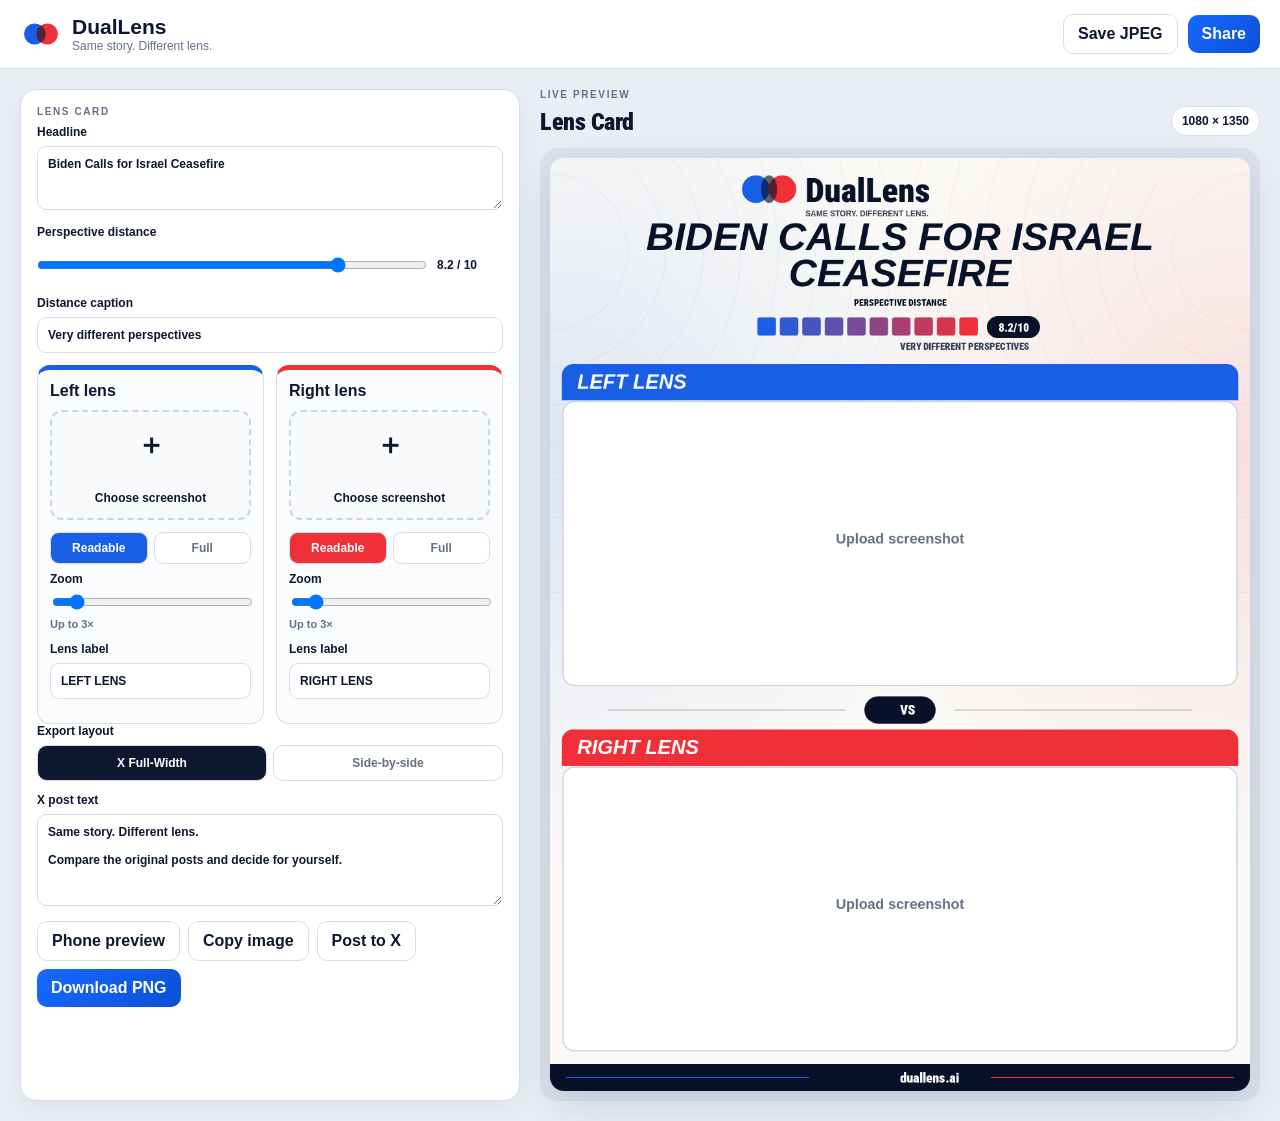
==== commit 897caafd: "Add files via upload v6" ====
--- a/index.html
+++ b/index.html
@@ -3,8 +3,8 @@
 <head>
   <meta charset="utf-8">
   <meta name="viewport" content="width=device-width, initial-scale=1">
-  <title>DualLens Studio 5.6</title>
-  <link rel="stylesheet" href="duallens-v5-6.css?v=560">
+  <title>DualLens Studio 6.0</title>
+  <link rel="stylesheet" href="duallens-v6.css?v=600">
 </head>
 <body>
 <header class="topbar">
@@ -51,7 +51,6 @@
         </label>
 
         <label>Lens label<input id="leftLabel" value="LEFT LENS" maxlength="24"></label>
-        <label>Source name<input id="leftName" value="@GeorgeTakei"></label>
       </div>
 
       <div class="upload-side right-side">
@@ -66,7 +65,6 @@
         </label>
 
         <label>Lens label<input id="rightLabel" value="RIGHT LENS" maxlength="24"></label>
-        <label>Source name<input id="rightName" value="@benshapiro"></label>
       </div>
     </div>
 
@@ -101,6 +99,6 @@
   <div class="phone"><div class="post"><div class="avatar">D</div><div class="post-body"><div class="post-meta"><strong>DualLens</strong> <span>@DualLens · now</span></div><div id="phoneCopy" class="phone-copy"></div><img id="phoneImage" alt="DualLens preview"></div></div></div>
 </dialog>
 
-<script src="duallens-v5-6.js?v=560"></script>
+<script src="duallens-v6.js?v=600"></script>
 </body>
 </html>
--- a/duallens-v6.css
+++ b/duallens-v6.css
@@ -0,0 +1,93 @@
+@import url('https://fonts.googleapis.com/css2?family=Roboto+Condensed:wght@700;800;900&display=swap');
+*{box-sizing:border-box}:root{--blue:#185fe6;--red:#ef3038;--navy:#071229;--ink:#0d1730;--muted:#667085;--line:#d7dee8;--bg:#e9eef5}
+body{margin:0;font-family:Inter,ui-sans-serif,-apple-system,BlinkMacSystemFont,"Segoe UI",Arial,sans-serif;background:var(--bg);color:var(--ink)}
+.topbar{position:sticky;top:0;z-index:20;display:flex;justify-content:space-between;align-items:center;padding:14px 20px;background:#fff;border-bottom:1px solid var(--line)}
+.brand-lockup,.top-actions{display:flex;align-items:center;gap:10px}.logo-icon{width:42px;height:28px}.brand-name{font-size:21px;font-weight:900}.tagline{font-size:12px;color:var(--muted)}
+button,input,textarea{font:inherit}button{border-radius:10px;padding:10px 14px;font-weight:800;cursor:pointer}.primary{border:0;background:linear-gradient(135deg,#1769ff,#0c50d6);color:#fff}.secondary{background:#fff;border:1px solid var(--line);color:var(--ink)}
+.app{display:grid;grid-template-columns:minmax(380px,500px) minmax(560px,1fr);gap:20px;max-width:1650px;margin:auto;padding:20px}.panel{background:#fff;border:1px solid var(--line);border-radius:16px;padding:16px;box-shadow:0 8px 22px rgba(15,23,42,.05)}
+.eyebrow{font-size:10px;font-weight:900;letter-spacing:.16em;color:var(--muted);margin:0 0 8px}label{display:block;font-size:12px;font-weight:800;margin-bottom:12px}
+input,textarea{width:100%;margin-top:7px;border:1px solid var(--line);border-radius:9px;padding:10px;background:#fff;color:var(--ink)}textarea{resize:vertical}
+.distance-control{display:grid;grid-template-columns:1fr auto;align-items:center;gap:10px;margin-top:7px}.distance-control input{margin:0}.distance-control output{font-weight:900;min-width:66px}
+.upload-grid{display:grid;grid-template-columns:1fr 1fr;gap:12px}.upload-side{border:1px solid var(--line);border-radius:13px;padding:12px;background:#fbfcfe}.left-side{border-top:5px solid var(--blue)}.right-side{border-top:5px solid var(--red)}
+.side-title{font-weight:900;margin-bottom:10px}.upload-card{display:grid;place-items:center;min-height:110px;border:2px dashed #cbd5e1;border-radius:12px;background:#f8fafc;cursor:pointer;text-align:center}.upload-card input{display:none}.upload-icon{font-size:28px}
+.action-row{display:flex;gap:8px;flex-wrap:wrap}.message{font-size:12px;color:var(--muted);min-height:18px}.preview-wrap{position:sticky;top:82px;align-self:start}.preview-header{display:flex;justify-content:space-between;align-items:flex-end;margin-bottom:12px}.preview-header h2{margin:0}.pill{padding:7px 10px;border:1px solid var(--line);border-radius:999px;background:#fff;font-size:12px;font-weight:800}
+.canvas-shell{padding:14px;background:#d9e0ea;border-radius:18px}.canvas-shell canvas{display:block;width:100%;height:auto;border-radius:14px;box-shadow:0 14px 40px rgba(15,23,42,.12)}
+.source-links{display:grid;grid-template-columns:1fr 1fr;gap:10px;margin-top:10px}.source-links a{display:block;text-align:center;padding:10px;border:1px solid var(--line);border-radius:10px;background:#fff;color:var(--ink);font-weight:800;text-decoration:none}
+dialog{width:min(720px,92vw);border:0;border-radius:16px;padding:18px}dialog::backdrop{background:rgba(0,0,0,.55)}.dialog-head{display:flex;justify-content:space-between;align-items:center}.phone{width:min(420px,100%);margin:18px auto;border:10px solid var(--ink);border-radius:34px;padding:16px}.post{display:flex;gap:10px}.avatar{display:grid;place-items:center;width:38px;height:38px;border-radius:50%;background:var(--ink);color:#fff;font-weight:900}.post-body{flex:1;min-width:0}.post-meta{font-size:13px}.post-meta span{color:var(--muted)}.phone-copy{white-space:pre-wrap;font-size:14px;line-height:1.4;margin:7px 0 10px}.post-body img{width:100%;border:1px solid var(--line);border-radius:13px}
+@media(max-width:900px){.app{grid-template-columns:1fr;padding:10px}.preview-wrap{order:-1;position:static}.upload-grid{grid-template-columns:1fr}.topbar{align-items:flex-start}.action-row button{flex:1}.top-actions button{padding:9px 11px;font-size:12px}}
+
+.match-weight{
+  display:grid;
+  grid-template-columns:repeat(4,1fr);
+  gap:0;
+  margin-top:7px;
+  border:1px solid var(--line);
+  border-radius:10px;
+  overflow:hidden;
+}
+.match-btn{
+  border:0;
+  border-radius:0;
+  padding:9px 6px;
+  background:#fff;
+  color:var(--muted);
+  border-right:1px solid var(--line);
+}
+.match-btn:last-child{border-right:0}
+.match-btn.active{
+  background:#ffd627;
+  color:#111827;
+}
+.photo-save-dialog{
+  width:min(720px,96vw);
+}
+.photo-save-dialog img{
+  display:block;
+  width:100%;
+  height:auto;
+  border-radius:14px;
+}
+.photo-save-note{
+  margin:0 0 12px;
+  font-size:14px;
+  color:var(--muted);
+}
+
+.preview-header h2{font-family:"Roboto Condensed","Arial Narrow",Arial,sans-serif;font-weight:900;letter-spacing:-.02em;}
+
+/* 4.4 — backsplash + header optical centering only */
+.canvas-shell{
+  background:#dbe2ec;
+}
+
+.image-mode-row{display:grid;grid-template-columns:1fr 1fr;gap:6px;margin:8px 0}
+.image-mode-btn{border:1px solid var(--line);background:#fff;color:var(--muted);padding:8px 10px;border-radius:9px;font-size:12px}
+.image-mode-btn.active{background:var(--ink);color:#fff}
+.left-side .image-mode-btn.active{background:var(--blue)}
+.right-side .image-mode-btn.active{background:var(--red)}
+.zoom-label{margin-bottom:12px}
+.zoom-label input[type="range"]{padding:0}
+
+.layout-switch{display:grid;grid-template-columns:1fr 1fr;gap:6px;margin-top:7px}
+.layout-btn{border:1px solid var(--line);background:#fff;color:var(--muted)}
+.layout-btn.active{background:var(--ink);color:#fff}
+
+/* 5.1 — X full-width export */
+.layout-btn.active{
+  font-weight:900;
+}
+
+/* 5.4 finishing touches */
+.zoom-label::after{
+  content:"Up to 3×";
+  display:block;
+  margin-top:4px;
+  font-size:11px;
+  font-weight:700;
+  color:var(--muted);
+}
+
+/* 5.5 final layout polish */
+.canvas-shell{
+  padding:10px;
+}
